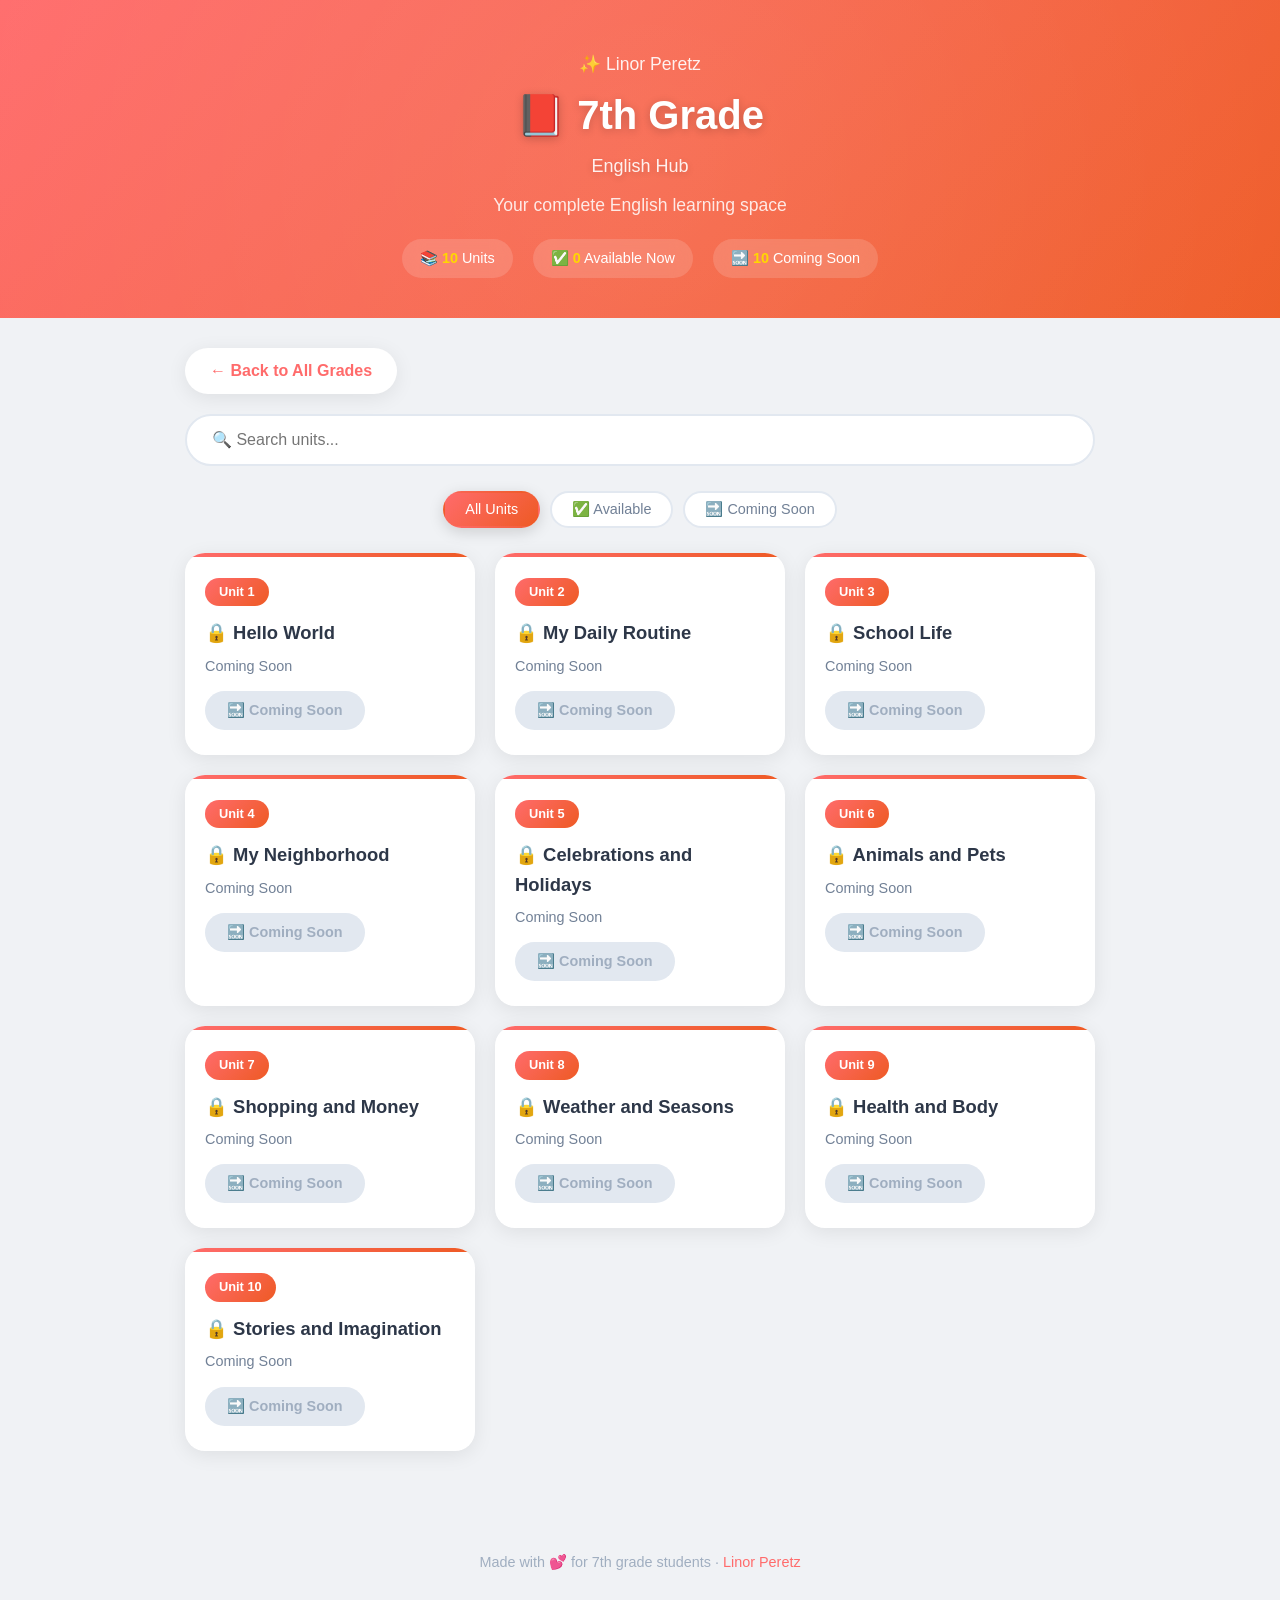
==== 7th-grade.html @ 70910318 "add project files" ====
<!DOCTYPE html>
<html lang="en">
<head>
    <meta charset="UTF-8">
    <meta name="viewport" content="width=device-width, initial-scale=1.0">
    <title>7th Grade — Linor's English Hub</title>
    <link rel="stylesheet" href="shared.css">
    <style>
        /* 7th Grade — Red Theme */
        :root {
            --grade-1: #FF6B6B;
            --grade-2: #ee5a24;
        }
    </style>
</head>
<body>

    <header class="header">
        <div class="header-content">
            <p class="teacher-name">✨ Linor Peretz</p>
            <h1>📕 7th Grade<span class="sub">English Hub</span></h1>
            <p class="header-subtitle">Your complete English learning space</p>
            <div class="quick-stats">
                <span class="stat-item">📚 <strong>10</strong> Units</span>
                <span class="stat-item">✅ <strong>0</strong> Available Now</span>
                <span class="stat-item">🔜 <strong>10</strong> Coming Soon</span>
            </div>
        </div>
    </header>

    <main class="container">

        <a href="index.html" class="nav-btn">← Back to All Grades</a>

        <div class="search-wrapper">
            <input type="text" id="searchInput" placeholder="🔍 Search units..." oninput="filterUnits()">
        </div>

        <div class="filter-tabs">
            <button class="filter-tab active" onclick="setFilter('all', this)">All Units</button>
            <button class="filter-tab" onclick="setFilter('available', this)">✅ Available</button>
            <button class="filter-tab" onclick="setFilter('coming', this)">🔜 Coming Soon</button>
        </div>

        <p id="noResults" style="display:none; text-align:center; color:var(--text-light); padding:40px;">
            🔍 No units found.
        </p>

        <div class="units-grid">

            <div class="unit-card locked animate-in" data-unit="1" data-status="coming" data-title="hello world">
                <div class="unit-card-inner">
                    <span class="unit-number">Unit 1</span>
                    <h3>🔒 Hello World</h3>
                    <p class="unit-desc">Coming Soon</p>
                    <span class="unit-btn-label coming">🔜 Coming Soon</span>
                </div>
            </div>

            <div class="unit-card locked animate-in" data-unit="2" data-status="coming" data-title="my daily routine">
                <div class="unit-card-inner">
                    <span class="unit-number">Unit 2</span>
                    <h3>🔒 My Daily Routine</h3>
                    <p class="unit-desc">Coming Soon</p>
                    <span class="unit-btn-label coming">🔜 Coming Soon</span>
                </div>
            </div>

            <div class="unit-card locked animate-in" data-unit="3" data-status="coming" data-title="school life">
                <div class="unit-card-inner">
                    <span class="unit-number">Unit 3</span>
                    <h3>🔒 School Life</h3>
                    <p class="unit-desc">Coming Soon</p>
                    <span class="unit-btn-label coming">🔜 Coming Soon</span>
                </div>
            </div>

            <div class="unit-card locked animate-in" data-unit="4" data-status="coming" data-title="my neighborhood">
                <div class="unit-card-inner">
                    <span class="unit-number">Unit 4</span>
                    <h3>🔒 My Neighborhood</h3>
                    <p class="unit-desc">Coming Soon</p>
                    <span class="unit-btn-label coming">🔜 Coming Soon</span>
                </div>
            </div>

            <div class="unit-card locked animate-in" data-unit="5" data-status="coming" data-title="celebrations and holidays">
                <div class="unit-card-inner">
                    <span class="unit-number">Unit 5</span>
                    <h3>🔒 Celebrations and Holidays</h3>
                    <p class="unit-desc">Coming Soon</p>
                    <span class="unit-btn-label coming">🔜 Coming Soon</span>
                </div>
            </div>

            <div class="unit-card locked animate-in" data-unit="6" data-status="coming" data-title="animals and pets">
                <div class="unit-card-inner">
                    <span class="unit-number">Unit 6</span>
                    <h3>🔒 Animals and Pets</h3>
                    <p class="unit-desc">Coming Soon</p>
                    <span class="unit-btn-label coming">🔜 Coming Soon</span>
                </div>
            </div>

            <div class="unit-card locked animate-in" data-unit="7" data-status="coming" data-title="shopping and money">
                <div class="unit-card-inner">
                    <span class="unit-number">Unit 7</span>
                    <h3>🔒 Shopping and Money</h3>
                    <p class="unit-desc">Coming Soon</p>
                    <span class="unit-btn-label coming">🔜 Coming Soon</span>
                </div>
            </div>

            <div class="unit-card locked animate-in" data-unit="8" data-status="coming" data-title="weather and seasons">
                <div class="unit-card-inner">
                    <span class="unit-number">Unit 8</span>
                    <h3>🔒 Weather and Seasons</h3>
                    <p class="unit-desc">Coming Soon</p>
                    <span class="unit-btn-label coming">🔜 Coming Soon</span>
                </div>
            </div>

            <div class="unit-card locked animate-in" data-unit="9" data-status="coming" data-title="health and body">
                <div class="unit-card-inner">
                    <span class="unit-number">Unit 9</span>
                    <h3>🔒 Health and Body</h3>
                    <p class="unit-desc">Coming Soon</p>
                    <span class="unit-btn-label coming">🔜 Coming Soon</span>
                </div>
            </div>

            <div class="unit-card locked animate-in" data-unit="10" data-status="coming" data-title="stories and imagination">
                <div class="unit-card-inner">
                    <span class="unit-number">Unit 10</span>
                    <h3>🔒 Stories and Imagination</h3>
                    <p class="unit-desc">Coming Soon</p>
                    <span class="unit-btn-label coming">🔜 Coming Soon</span>
                </div>
            </div>

        </div>
    </main>

    <footer class="footer">
        <p>Made with 💕 for 7th grade students · <a href="index.html">Linor Peretz</a></p>
    </footer>

    <script src="shared.js"></script>
</body>
</html>
---- shared.css ----
/* ==========================================
   LINOR'S ENGLISH HUB — SHARED STYLES
   
   This file is loaded by ALL pages.
   Change something here = changes everywhere.
   
   HOW TO CHANGE COLORS:
   Edit the :root variables below
   ========================================== */

/* ===== THEME COLORS ===== */
:root {
    --primary: #667eea;
    --secondary: #764ba2;
    --bg: #f0f2f5;
    --text: #2d3748;
    --text-light: #718096;
    --text-lighter: #a0aec0;
    --card-bg: #ffffff;
    --shadow: 0 4px 20px rgba(0, 0, 0, 0.08);
    --shadow-hover: 0 12px 40px rgba(0, 0, 0, 0.15);
    --radius: 20px;
    --radius-sm: 12px;
    --radius-full: 50px;
    --transition: all 0.3s ease;
}

/* Grade Color Themes — set by each page */
/* Each page sets: --grade-1 and --grade-2 */

/* ===== RESET ===== */
* {
    margin: 0;
    padding: 0;
    box-sizing: border-box;
}

html {
    scroll-behavior: smooth;
}

body {
    font-family: 'Segoe UI', Tahoma, Geneva, Verdana, sans-serif;
    background: var(--bg);
    color: var(--text);
    min-height: 100vh;
    overflow-x: hidden;
    line-height: 1.6;
}

/* ===== ANIMATIONS ===== */
@keyframes fadeInUp {
    from {
        opacity: 0;
        transform: translateY(20px);
    }
    to {
        opacity: 1;
        transform: translateY(0);
    }
}

@keyframes fadeIn {
    from { opacity: 0; }
    to { opacity: 1; }
}

@keyframes float {
    0%, 100% { transform: translateY(0); }
    50% { transform: translateY(-20px); }
}

@keyframes slideInLeft {
    from {
        opacity: 0;
        transform: translateX(-30px);
    }
    to {
        opacity: 1;
        transform: translateX(0);
    }
}

@keyframes pulse {
    0%, 100% { transform: scale(1); }
    50% { transform: scale(1.05); }
}

.animate-in {
    animation: fadeInUp 0.5s ease forwards;
    opacity: 0;
}

.animate-in:nth-child(1) { animation-delay: 0.05s; }
.animate-in:nth-child(2) { animation-delay: 0.1s; }
.animate-in:nth-child(3) { animation-delay: 0.15s; }
.animate-in:nth-child(4) { animation-delay: 0.2s; }
.animate-in:nth-child(5) { animation-delay: 0.25s; }
.animate-in:nth-child(6) { animation-delay: 0.3s; }
.animate-in:nth-child(7) { animation-delay: 0.35s; }
.animate-in:nth-child(8) { animation-delay: 0.4s; }
.animate-in:nth-child(9) { animation-delay: 0.45s; }
.animate-in:nth-child(10) { animation-delay: 0.5s; }

/* ===== HEADER ===== */
.header {
    background: linear-gradient(135deg, var(--grade-1, var(--primary)), var(--grade-2, var(--secondary)));
    color: white;
    text-align: center;
    padding: 50px 20px 40px;
    position: relative;
    overflow: hidden;
}

.header::before {
    content: '';
    position: absolute;
    top: -50%;
    left: -50%;
    width: 200%;
    height: 200%;
    background: radial-gradient(circle, rgba(255,255,255,0.1) 0%, transparent 70%);
    animation: float 6s ease-in-out infinite;
}

.header-content {
    position: relative;
    z-index: 1;
    animation: fadeIn 0.8s ease;
}

.teacher-name {
    font-size: 1.1em;
    opacity: 0.9;
    margin-bottom: 5px;
}

.header h1 {
    font-size: 2.5em;
    margin-bottom: 10px;
    text-shadow: 0 2px 10px rgba(0,0,0,0.2);
}

.header h1 .sub {
    display: block;
    font-size: 0.45em;
    font-weight: 300;
    margin-top: 5px;
    opacity: 0.9;
}

.header-subtitle {
    font-size: 1.1em;
    opacity: 0.85;
    max-width: 500px;
    margin: 0 auto;
}

/* Quick Stats */
.quick-stats {
    display: flex;
    justify-content: center;
    gap: 20px;
    margin-top: 20px;
    flex-wrap: wrap;
}

.stat-item {
    background: rgba(255,255,255,0.15);
    padding: 8px 18px;
    border-radius: var(--radius-full);
    font-size: 0.9em;
    backdrop-filter: blur(10px);
    transition: var(--transition);
}

.stat-item:hover {
    background: rgba(255,255,255,0.25);
    transform: scale(1.05);
}

.stat-item strong {
    color: #ffd700;
}

/* ===== CONTAINER ===== */
.container {
    max-width: 950px;
    margin: 0 auto;
    padding: 30px 20px;
}

/* ===== NAVIGATION ===== */
.nav-btn {
    display: inline-flex;
    align-items: center;
    gap: 8px;
    background: var(--card-bg);
    color: var(--grade-1, var(--primary));
    padding: 10px 25px;
    border-radius: var(--radius-full);
    text-decoration: none;
    font-weight: bold;
    box-shadow: var(--shadow);
    margin-bottom: 20px;
    transition: var(--transition);
    font-family: inherit;
    font-size: 1em;
    cursor: pointer;
    border: none;
    animation: slideInLeft 0.4s ease;
}

.nav-btn:hover {
    transform: translateX(-5px);
    box-shadow: var(--shadow-hover);
}

/* ===== SEARCH ===== */
.search-wrapper {
    margin-bottom: 25px;
    animation: fadeInUp 0.5s ease;
}

.search-wrapper input {
    width: 100%;
    padding: 15px 25px;
    border: 2px solid #e2e8f0;
    border-radius: var(--radius-full);
    font-size: 1em;
    outline: none;
    transition: var(--transition);
    font-family: inherit;
}

.search-wrapper input:focus {
    border-color: var(--grade-1, var(--primary));
    box-shadow: 0 0 0 3px rgba(102, 126, 234, 0.15);
}

/* ===== FILTER TABS ===== */
.filter-tabs {
    display: flex;
    justify-content: center;
    gap: 10px;
    margin-bottom: 25px;
    flex-wrap: wrap;
    animation: fadeInUp 0.5s ease 0.1s forwards;
    opacity: 0;
}

.filter-tab {
    padding: 8px 20px;
    border: 2px solid #e2e8f0;
    border-radius: var(--radius-full);
    background: white;
    cursor: pointer;
    font-size: 0.9em;
    transition: var(--transition);
    color: var(--text-light);
    font-weight: 500;
    font-family: inherit;
}

.filter-tab:hover {
    border-color: var(--grade-1, var(--primary));
    color: var(--grade-1, var(--primary));
    transform: translateY(-2px);
}

.filter-tab.active {
    background: linear-gradient(135deg, var(--grade-1, var(--primary)), var(--grade-2, var(--secondary)));
    color: white;
    border-color: transparent;
    box-shadow: 0 4px 15px rgba(0,0,0,0.15);
}

/* ===== UNIT CARDS GRID ===== */
.units-grid {
    display: grid;
    grid-template-columns: repeat(auto-fill, minmax(260px, 1fr));
    gap: 20px;
}

/* ===== UNIT CARD ===== */
.unit-card {
    background: var(--card-bg);
    border-radius: var(--radius);
    overflow: hidden;
    box-shadow: var(--shadow);
    transition: var(--transition);
    position: relative;
    text-decoration: none;
    color: var(--text);
    display: block;
}

.unit-card::before {
    content: '';
    position: absolute;
    top: 0;
    left: 0;
    right: 0;
    height: 4px;
    background: linear-gradient(135deg, var(--grade-1, var(--primary)), var(--grade-2, var(--secondary)));
    transition: height 0.3s ease;
}

.unit-card:hover {
    transform: translateY(-6px);
    box-shadow: var(--shadow-hover);
}

.unit-card:hover::before {
    height: 6px;
}

.unit-card.locked {
    opacity: 0.5;
    cursor: default;
}

.unit-card.locked:hover {
    transform: none;
    box-shadow: var(--shadow);
}

.unit-card-inner {
    padding: 25px 20px;
}

.unit-number {
    display: inline-block;
    background: linear-gradient(135deg, var(--grade-1, var(--primary)), var(--grade-2, var(--secondary)));
    color: white;
    padding: 4px 14px;
    border-radius: 20px;
    font-size: 0.8em;
    font-weight: 600;
    margin-bottom: 12px;
}

.unit-card h3 {
    font-size: 1.15em;
    margin-bottom: 8px;
    color: var(--text);
}

.unit-card .unit-desc {
    color: var(--text-light);
    font-size: 0.9em;
    margin-bottom: 15px;
    line-height: 1.4;
}

.unit-btn-label {
    display: inline-block;
    padding: 8px 22px;
    border-radius: 25px;
    font-size: 0.9em;
    font-weight: 600;
    transition: var(--transition);
}

.unit-btn-label.available {
    background: linear-gradient(135deg, var(--grade-1, var(--primary)), var(--grade-2, var(--secondary)));
    color: white;
}

.unit-card:hover .unit-btn-label.available {
    transform: scale(1.05);
}

.unit-btn-label.coming {
    background: #e2e8f0;
    color: var(--text-lighter);
}

/* ===== CONTENT SECTIONS (Unit Pages) ===== */
.section {
    margin-bottom: 40px;
    animation: fadeInUp 0.5s ease;
}

.section h2 {
    color: var(--grade-1, var(--primary));
    font-size: 1.4em;
    margin-bottom: 20px;
    padding-bottom: 10px;
    border-bottom: 2px solid #e2e8f0;
    display: flex;
    align-items: center;
    gap: 10px;
}

.content-card {
    background: var(--card-bg);
    border-radius: var(--radius);
    padding: 25px;
    box-shadow: var(--shadow);
    transition: var(--transition);
}

.content-card:hover {
    box-shadow: var(--shadow-hover);
}

/* ===== VOCABULARY TABLE ===== */
.vocab-table {
    width: 100%;
    border-collapse: collapse;
}

.vocab-table thead tr {
    background: linear-gradient(135deg, var(--grade-1, var(--primary)), var(--grade-2, var(--secondary)));
    color: white;
}

.vocab-table th {
    padding: 12px 15px;
    text-align: left;
    font-weight: 600;
}

.vocab-table th:first-child { border-radius: 10px 0 0 0; }
.vocab-table th:last-child { border-radius: 0 10px 0 0; }

.vocab-table td {
    padding: 12px 15px;
}

.vocab-table tbody tr {
    border-bottom: 1px solid #eee;
    transition: background 0.2s;
}

.vocab-table tbody tr:hover {
    background: #f7f8fc;
}

.vocab-table .word {
    font-weight: bold;
    color: var(--text);
}

.vocab-table .example {
    color: var(--text-light);
    font-style: italic;
}

/* ===== READING ===== */
.reading-text {
    line-height: 1.9;
    color: #4a5568;
}

.reading-text p {
    margin-bottom: 15px;
}

/* ===== EXERCISES ===== */
.exercise {
    margin-bottom: 25px;
}

.exercise .question {
    font-weight: bold;
    margin-bottom: 12px;
    font-size: 1.05em;
}

.option-btn {
    display: block;
    width: 100%;
    text-align: left;
    padding: 12px 20px;
    margin: 8px 0;
    border: 2px solid #e2e8f0;
    border-radius: var(--radius-sm);
    background: white;
    cursor: pointer;
    font-size: 1em;
    transition: var(--transition);
    font-family: inherit;
}

.option-btn:hover {
    border-color: var(--grade-1, var(--primary));
    background: #f7f8fc;
    transform: translateX(5px);
}

.feedback {
    margin-top: 12px;
    padding: 12px 18px;
    border-radius: var(--radius-sm);
    font-weight: bold;
    display: none;
    animation: fadeInUp 0.3s ease;
}

.feedback.correct {
    display: block;
    background: #d4edda;
    color: #155724;
    border: 1px solid #c3e6cb;
}

.feedback.wrong {
    display: block;
    background: #f8d7da;
    color: #721c24;
    border: 1px solid #f5c6cb;
}

/* ===== PROGRESS BAR ===== */
.progress-container {
    background: #e2e8f0;
    border-radius: var(--radius-full);
    height: 10px;
    margin: 25px 0 5px;
    overflow: hidden;
}

.progress-bar {
    height: 100%;
    background: linear-gradient(135deg, var(--grade-1, var(--primary)), var(--grade-2, var(--secondary)));
    border-radius: var(--radius-full);
    transition: width 0.5s ease;
    width: 0%;
}

.progress-text {
    text-align: center;
    font-size: 0.9em;
    color: var(--text-light);
    margin-bottom: 25px;
}

/* ===== SCORE DISPLAY ===== */
.score-display {
    text-align: center;
    padding: 40px;
    background: var(--card-bg);
    border-radius: var(--radius);
    box-shadow: var(--shadow);
    margin-top: 30px;
    animation: fadeInUp 0.5s ease;
}

.score-display .score-emoji {
    font-size: 3em;
    display: block;
    margin-bottom: 15px;
}

.score-display .score-number {
    font-size: 3em;
    font-weight: bold;
    background: linear-gradient(135deg, var(--grade-1, var(--primary)), var(--grade-2, var(--secondary)));
    -webkit-background-clip: text;
    -webkit-text-fill-color: transparent;
    background-clip: text;
}

.score-display .score-message {
    margin-top: 10px;
    color: var(--text-light);
    font-size: 1.1em;
}

.retry-btn {
    display: inline-block;
    margin-top: 20px;
    padding: 12px 30px;
    background: linear-gradient(135deg, var(--grade-1, var(--primary)), var(--grade-2, var(--secondary)));
    color: white;
    border: none;
    border-radius: var(--radius-full);
    font-size: 1em;
    font-weight: 600;
    cursor: pointer;
    transition: var(--transition);
    font-family: inherit;
}

.retry-btn:hover {
    transform: scale(1.05);
    box-shadow: 0 5px 20px rgba(0,0,0,0.15);
}

/* ===== GRADE CARDS (Home Page) ===== */
.grade-grid {
    display: grid;
    grid-template-columns: repeat(auto-fit, minmax(200px, 1fr));
    gap: 25px;
    margin: 30px 0;
}

.grade-card {
    background: var(--card-bg);
    border-radius: 24px;
    padding: 35px 20px;
    text-align: center;
    text-decoration: none;
    color: var(--text);
    box-shadow: var(--shadow);
    transition: var(--transition);
    border-top: 5px solid var(--card-accent, var(--primary));
    display: block;
}

.grade-card:hover {
    transform: translateY(-10px);
    box-shadow: var(--shadow-hover);
}

.grade-card .emoji {
    font-size: 3em;
    display: block;
    margin-bottom: 15px;
}

.grade-card h2 {
    font-size: 1.4em;
    margin-bottom: 10px;
}

.grade-card .status {
    display: inline-block;
    padding: 5px 15px;
    border-radius: 20px;
    font-size: 0.85em;
    font-weight: 600;
}

.status.available { background: #d4edda; color: #155724; }
.status.coming-soon { background: #fff3cd; color: #856404; }

.grade-card .arrow {
    display: block;
    font-size: 1.4em;
    margin-top: 12px;
    transition: transform 0.3s;
}

.grade-card:hover .arrow {
    transform: translateX(8px);
}

/* ===== FOOTER ===== */
.footer {
    text-align: center;
    padding: 30px;
    color: var(--text-lighter);
    font-size: 0.9em;
    margin-top: 40px;
}

.footer a {
    color: var(--grade-1, var(--primary));
    text-decoration: none;
}

.footer a:hover {
    text-decoration: underline;
}

/* ===== RESPONSIVE — TABLET ===== */
@media (max-width: 768px) {
    .header h1 {
        font-size: 1.8em;
    }

    .header-subtitle {
        font-size: 1em;
    }

    .quick-stats {
        gap: 10px;
    }

    .stat-item {
        font-size: 0.8em;
        padding: 6px 12px;
    }

    .grade-grid {
        grid-template-columns: repeat(2, 1fr);
        gap: 15px;
    }

    .units-grid {
        grid-template-columns: repeat(2, 1fr);
        gap: 15px;
    }

    .unit-card-inner {
        padding: 20px 15px;
    }

    .container {
        padding: 20px 15px;
    }

    .content-card {
        padding: 20px;
    }

    .vocab-table th,
    .vocab-table td {
        padding: 10px 12px;
        font-size: 0.9em;
    }
}

/* ===== RESPONSIVE — PHONE ===== */
@media (max-width: 480px) {
    .header {
        padding: 35px 15px 30px;
    }

    .header h1 {
        font-size: 1.5em;
    }

    .grade-grid {
        grid-template-columns: 1fr;
    }

    .units-grid {
        grid-template-columns: 1fr;
    }

    .filter-tabs {
        gap: 6px;
    }

    .filter-tab {
        padding: 6px 14px;
        font-size: 0.8em;
    }

    .nav-btn {
        padding: 8px 18px;
        font-size: 0.9em;
    }

    .content-card {
        padding: 15px;
    }

    .option-btn {
        padding: 10px 15px;
        font-size: 0.95em;
    }

    .score-display {
        padding: 25px 15px;
    }

    .score-display .score-number {
        font-size: 2.2em;
    }
}
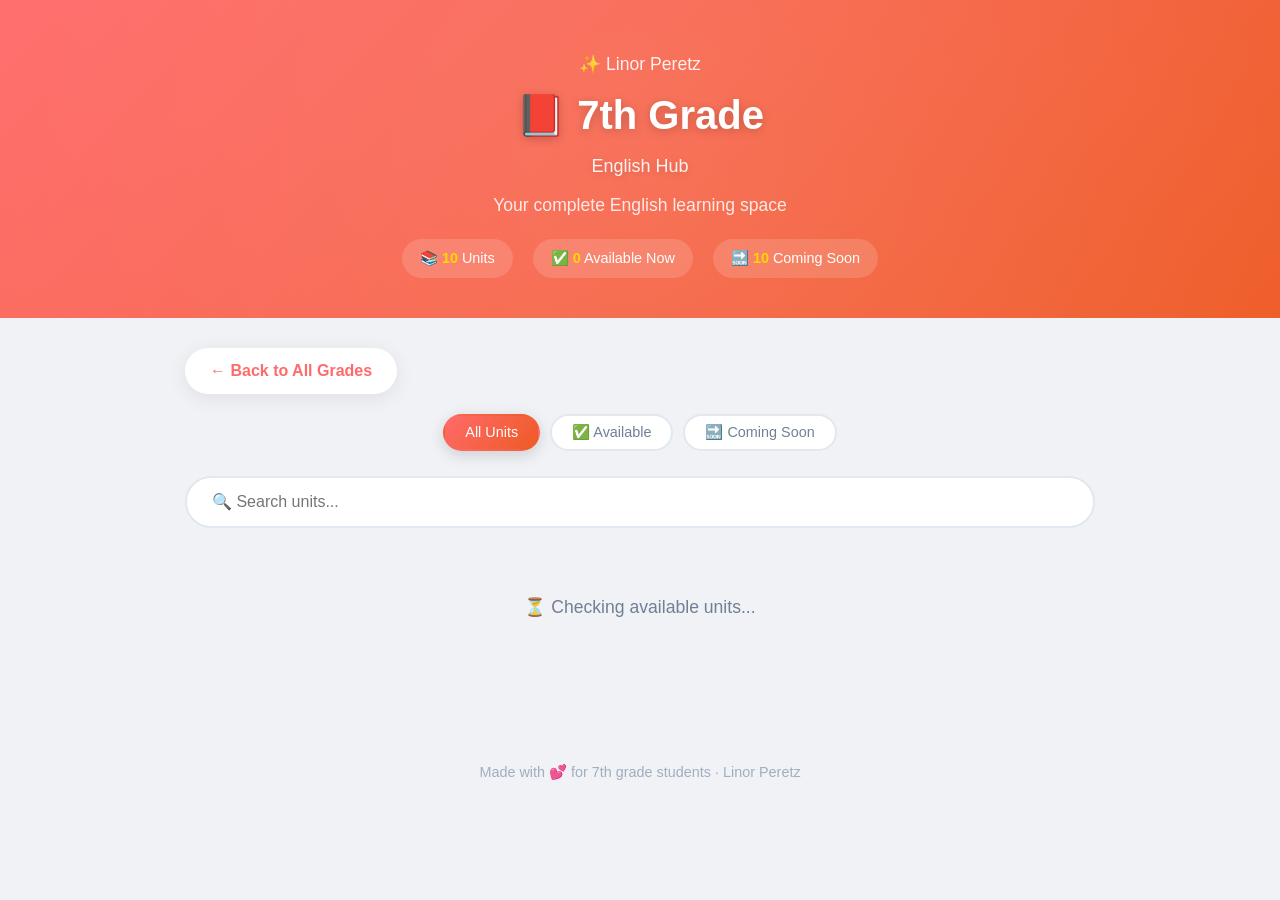
==== commit a035c513: "new design and new units" ====
--- a/7th-grade.html
+++ b/7th-grade.html
@@ -5,10 +5,10 @@
     <meta name="viewport" content="width=device-width, initial-scale=1.0">
     <title>7th Grade — Linor's English Hub</title>
     <link rel="stylesheet" href="shared.css">
+    <script src="shared.js" defer></script>
     <style>
-        /* 7th Grade — Red Theme */
         :root {
-            --grade-1: #FF6B6B;
+            --grade-1: #ff6b6b;
             --grade-2: #ee5a24;
         }
     </style>
@@ -18,23 +18,23 @@
     <header class="header">
         <div class="header-content">
             <p class="teacher-name">✨ Linor Peretz</p>
-            <h1>📕 7th Grade<span class="sub">English Hub</span></h1>
+            <h1>
+                📕 7th Grade
+                <span class="sub">English Hub</span>
+            </h1>
             <p class="header-subtitle">Your complete English learning space</p>
+
             <div class="quick-stats">
-                <span class="stat-item">📚 <strong>10</strong> Units</span>
-                <span class="stat-item">✅ <strong>0</strong> Available Now</span>
-                <span class="stat-item">🔜 <strong>10</strong> Coming Soon</span>
+                <div class="stat-item">📚 <strong id="totalUnits">10</strong> Units</div>
+                <div class="stat-item">✅ <strong id="availableCount">0</strong> Available Now</div>
+                <div class="stat-item">🔜 <strong id="comingCount">10</strong> Coming Soon</div>
             </div>
         </div>
     </header>
 
-    <main class="container">
+    <div class="container">
 
         <a href="index.html" class="nav-btn">← Back to All Grades</a>
-
-        <div class="search-wrapper">
-            <input type="text" id="searchInput" placeholder="🔍 Search units..." oninput="filterUnits()">
-        </div>
 
         <div class="filter-tabs">
             <button class="filter-tab active" onclick="setFilter('all', this)">All Units</button>
@@ -42,109 +42,45 @@
             <button class="filter-tab" onclick="setFilter('coming', this)">🔜 Coming Soon</button>
         </div>
 
-        <p id="noResults" style="display:none; text-align:center; color:var(--text-light); padding:40px;">
+        <div class="search-wrapper">
+            <input type="text" id="searchInput" onkeyup="filterUnits()" placeholder="🔍 Search units...">
+        </div>
+
+        <p id="noResults" style="display:none; text-align:center; color: var(--text-light); padding: 20px;">
             🔍 No units found.
         </p>
 
-        <div class="units-grid">
+        <div class="units-grid" id="unitsGrid">
+            <div class="loading-message" id="loadingMessage">
+                ⏳ Checking available units...
+            </div>
+        </div>
 
-            <div class="unit-card locked animate-in" data-unit="1" data-status="coming" data-title="hello world">
-                <div class="unit-card-inner">
-                    <span class="unit-number">Unit 1</span>
-                    <h3>🔒 Hello World</h3>
-                    <p class="unit-desc">Coming Soon</p>
-                    <span class="unit-btn-label coming">🔜 Coming Soon</span>
-                </div>
-            </div>
-
-            <div class="unit-card locked animate-in" data-unit="2" data-status="coming" data-title="my daily routine">
-                <div class="unit-card-inner">
-                    <span class="unit-number">Unit 2</span>
-                    <h3>🔒 My Daily Routine</h3>
-                    <p class="unit-desc">Coming Soon</p>
-                    <span class="unit-btn-label coming">🔜 Coming Soon</span>
-                </div>
-            </div>
-
-            <div class="unit-card locked animate-in" data-unit="3" data-status="coming" data-title="school life">
-                <div class="unit-card-inner">
-                    <span class="unit-number">Unit 3</span>
-                    <h3>🔒 School Life</h3>
-                    <p class="unit-desc">Coming Soon</p>
-                    <span class="unit-btn-label coming">🔜 Coming Soon</span>
-                </div>
-            </div>
-
-            <div class="unit-card locked animate-in" data-unit="4" data-status="coming" data-title="my neighborhood">
-                <div class="unit-card-inner">
-                    <span class="unit-number">Unit 4</span>
-                    <h3>🔒 My Neighborhood</h3>
-                    <p class="unit-desc">Coming Soon</p>
-                    <span class="unit-btn-label coming">🔜 Coming Soon</span>
-                </div>
-            </div>
-
-            <div class="unit-card locked animate-in" data-unit="5" data-status="coming" data-title="celebrations and holidays">
-                <div class="unit-card-inner">
-                    <span class="unit-number">Unit 5</span>
-                    <h3>🔒 Celebrations and Holidays</h3>
-                    <p class="unit-desc">Coming Soon</p>
-                    <span class="unit-btn-label coming">🔜 Coming Soon</span>
-                </div>
-            </div>
-
-            <div class="unit-card locked animate-in" data-unit="6" data-status="coming" data-title="animals and pets">
-                <div class="unit-card-inner">
-                    <span class="unit-number">Unit 6</span>
-                    <h3>🔒 Animals and Pets</h3>
-                    <p class="unit-desc">Coming Soon</p>
-                    <span class="unit-btn-label coming">🔜 Coming Soon</span>
-                </div>
-            </div>
-
-            <div class="unit-card locked animate-in" data-unit="7" data-status="coming" data-title="shopping and money">
-                <div class="unit-card-inner">
-                    <span class="unit-number">Unit 7</span>
-                    <h3>🔒 Shopping and Money</h3>
-                    <p class="unit-desc">Coming Soon</p>
-                    <span class="unit-btn-label coming">🔜 Coming Soon</span>
-                </div>
-            </div>
-
-            <div class="unit-card locked animate-in" data-unit="8" data-status="coming" data-title="weather and seasons">
-                <div class="unit-card-inner">
-                    <span class="unit-number">Unit 8</span>
-                    <h3>🔒 Weather and Seasons</h3>
-                    <p class="unit-desc">Coming Soon</p>
-                    <span class="unit-btn-label coming">🔜 Coming Soon</span>
-                </div>
-            </div>
-
-            <div class="unit-card locked animate-in" data-unit="9" data-status="coming" data-title="health and body">
-                <div class="unit-card-inner">
-                    <span class="unit-number">Unit 9</span>
-                    <h3>🔒 Health and Body</h3>
-                    <p class="unit-desc">Coming Soon</p>
-                    <span class="unit-btn-label coming">🔜 Coming Soon</span>
-                </div>
-            </div>
-
-            <div class="unit-card locked animate-in" data-unit="10" data-status="coming" data-title="stories and imagination">
-                <div class="unit-card-inner">
-                    <span class="unit-number">Unit 10</span>
-                    <h3>🔒 Stories and Imagination</h3>
-                    <p class="unit-desc">Coming Soon</p>
-                    <span class="unit-btn-label coming">🔜 Coming Soon</span>
-                </div>
-            </div>
-
-        </div>
-    </main>
+    </div>
 
     <footer class="footer">
-        <p>Made with 💕 for 7th grade students · <a href="index.html">Linor Peretz</a></p>
+        <p>Made with 💕 for 7th grade students · Linor Peretz</p>
     </footer>
 
-    <script src="shared.js"></script>
+    <script>
+        const gradeConfig = {
+            grade: "7th",
+            units: [
+                { number: 1,  title: "Hello World" },
+                { number: 2,  title: "My Daily Routine" },
+                { number: 3,  title: "School Life" },
+                { number: 4,  title: "My Neighborhood" },
+                { number: 5,  title: "Celebrations and Holidays" },
+                { number: 6,  title: "Animals and Pets" },
+                { number: 7,  title: "Shopping and Money" },
+                { number: 8,  title: "Weather and Seasons" },
+                { number: 9,  title: "Health and Body" },
+                { number: 10, title: "Stories and Imagination" }
+            ]
+        };
+
+        autoDetectUnits(gradeConfig);
+    </script>
+
 </body>
 </html>
--- a/shared.css
+++ b/shared.css
@@ -3,9 +3,6 @@
    
    This file is loaded by ALL pages.
    Change something here = changes everywhere.
-   
-   HOW TO CHANGE COLORS:
-   Edit the :root variables below
    ========================================== */
 
 /* ===== THEME COLORS ===== */
@@ -25,9 +22,6 @@
     --transition: all 0.3s ease;
 }
 
-/* Grade Color Themes — set by each page */
-/* Each page sets: --grade-1 and --grade-2 */
-
 /* ===== RESET ===== */
 * {
     margin: 0;
@@ -84,6 +78,11 @@
 @keyframes pulse {
     0%, 100% { transform: scale(1); }
     50% { transform: scale(1.05); }
+}
+
+@keyframes spin {
+    from { transform: rotate(0deg); }
+    to { transform: rotate(360deg); }
 }
 
 .animate-in {
@@ -188,6 +187,12 @@
     max-width: 950px;
     margin: 0 auto;
     padding: 30px 20px;
+}
+
+/* ===== SECTION HEADER ===== */
+.section-header {
+    text-align: center;
+    margin-bottom: 10px;
 }
 
 /* ===== NAVIGATION ===== */
@@ -282,6 +287,15 @@
     gap: 20px;
 }
 
+/* ===== LOADING MESSAGE ===== */
+.loading-message {
+    grid-column: 1 / -1;
+    text-align: center;
+    padding: 40px;
+    color: var(--text-light);
+    font-size: 1.1em;
+}
+
 /* ===== UNIT CARD ===== */
 .unit-card {
     background: var(--card-bg);
@@ -648,6 +662,47 @@
     transform: translateX(8px);
 }
 
+/* ===== COPY BUTTON ===== */
+.copy-btn {
+    padding: 6px 16px;
+    background: linear-gradient(135deg, var(--primary), var(--secondary));
+    color: white;
+    border: none;
+    border-radius: var(--radius-full);
+    cursor: pointer;
+    font-size: 0.85em;
+    font-weight: 600;
+    font-family: inherit;
+    transition: var(--transition);
+}
+
+.copy-btn:hover {
+    transform: scale(1.05);
+    box-shadow: 0 3px 12px rgba(0,0,0,0.15);
+}
+
+/* Copy Toast */
+.copy-toast {
+    position: fixed;
+    bottom: 30px;
+    left: 50%;
+    transform: translateX(-50%) translateY(100px);
+    background: #155724;
+    color: white;
+    padding: 12px 30px;
+    border-radius: var(--radius-full);
+    font-weight: 600;
+    font-size: 0.95em;
+    box-shadow: 0 10px 40px rgba(0, 0, 0, 0.2);
+    z-index: 1000;
+    transition: transform 0.4s cubic-bezier(0.4, 0, 0.2, 1);
+    pointer-events: none;
+}
+
+.copy-toast.show {
+    transform: translateX(-50%) translateY(0);
+}
+
 /* ===== FOOTER ===== */
 .footer {
     text-align: center;
